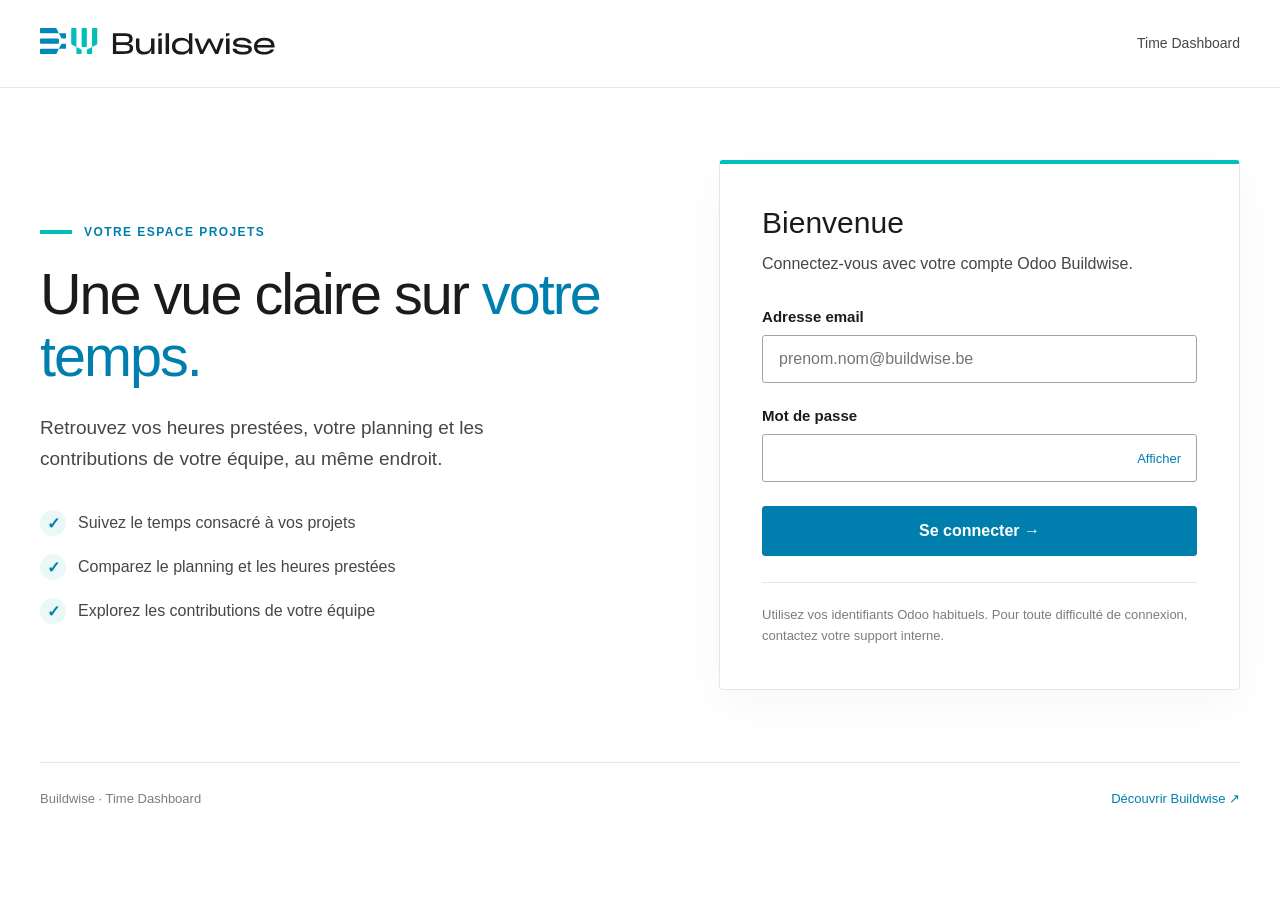
==== login.html @ 2a5596f4 "Add Odoo authentication and Buildwise welcome page" ====
<!doctype html>
<html lang="fr">
<head>
  <meta charset="utf-8">
  <meta name="viewport" content="width=device-width, initial-scale=1">
  <title>Connexion | Buildwise Time Dashboard</title>
  <style>
    :root { color-scheme: light; font-family: "neue-haas-unica", "Helvetica Neue", Arial, sans-serif; color: #1b1b1b; background: #fff; }
    * { box-sizing: border-box; }
    body { margin: 0; min-width: 320px; }
    header { border-bottom: 1px solid #e6e6e6; }
    .header-inner { max-width: 1280px; margin: auto; padding: 28px 40px; display: flex; justify-content: space-between; align-items: center; gap: 24px; }
    .logo { width: 235px; max-width: 100%; height: auto; }
    .app-name { color: #464646; font-size: 14px; }
    main { max-width: 1280px; margin: 72px auto; padding: 0 40px; display: grid; grid-template-columns: 1.15fr 1fr; gap: 80px; align-items: center; }
    .intro { position: relative; padding: 48px 0; }
    .eyebrow { display: flex; align-items: center; gap: 12px; text-transform: uppercase; letter-spacing: .12em; font-size: 12px; font-weight: 700; color: #007fae; }
    .eyebrow::before { content: ""; width: 32px; height: 4px; background: #00bfb6; }
    h1 { font-size: clamp(38px, 4.5vw, 62px); font-weight: 500; line-height: 1.08; letter-spacing: -.035em; margin: 24px 0; max-width: 560px; }
    h1 span { color: #007fae; }
    .intro > p { font-size: 19px; line-height: 1.65; color: #464646; max-width: 470px; }
    .features { padding: 0; margin: 36px 0 0; list-style: none; display: grid; gap: 18px; color: #464646; }
    .features li { display: flex; align-items: center; gap: 12px; }
    .features li::before { content: "✓"; color: #007fae; background: #eaf8f7; width: 26px; height: 26px; border-radius: 50%; display: grid; place-items: center; font-weight: 700; flex-shrink: 0; }
    .card { padding: 42px; border: 1px solid #e6e6e6; border-top: 4px solid #00bfb6; border-radius: 4px; box-shadow: 0 14px 45px #1b1b1b09; }
    h2 { font-weight: 500; font-size: 30px; margin: 0 0 12px; }
    .card > p { color: #464646; line-height: 1.5; margin: 0 0 32px; }
    label { display: block; font-size: 15px; font-weight: 600; margin-bottom: 10px; }
    .field { margin-bottom: 24px; }
    input { font: inherit; width: 100%; padding: 14px 16px; border: 1px solid #a3a3a3; border-radius: 3px; color: #1b1b1b; background: #fff; }
    input:focus { outline: 3px solid #00bfb640; border-color: #007fae; }
    .password-wrap { position: relative; }
    .password-wrap input { padding-right: 88px; }
    .toggle { position: absolute; right: 8px; top: 50%; transform: translateY(-50%); color: #007fae; padding: 8px; border: 0; background: transparent; font: inherit; font-size: 13px; cursor: pointer; }
    .submit { width: 100%; padding: 15px 20px; border: 1px solid #007fae; background: #007fae; color: #fff; font: inherit; font-weight: 600; border-radius: 3px; cursor: pointer; }
    .submit:hover { background: #006e97; }
    button:focus-visible, a:focus-visible { outline: 3px solid #00bfb6; outline-offset: 4px; }
    .submit:disabled { opacity: .65; cursor: wait; }
    #status { margin: 18px 0 0; line-height: 1.5; font-size: 14px; color: #a32929; }
    #status:empty { display: none; }
    .help { margin-top: 26px; padding-top: 22px; border-top: 1px solid #e6e6e6; color: #7d7d7d; font-size: 13px; line-height: 1.6; }
    footer { max-width: 1200px; margin: 0 auto; padding: 28px 0; border-top: 1px solid #e6e6e6; color: #7d7d7d; display: flex; justify-content: space-between; font-size: 13px; }
    footer a { color: #007fae; text-decoration: none; }
    @media (max-width: 850px) { main { grid-template-columns: 1fr; gap: 32px; margin: 32px auto; max-width: 620px; padding: 0 24px; } .intro { padding: 0; } .features { display: none; } .header-inner { padding: 24px; } .app-name { display: none; } .card { padding: 28px; } footer { margin: 0 24px; gap: 16px; flex-wrap: wrap; } }
  </style>
</head>
<body>
  <header><div class="header-inner"><a href="https://www.buildwise.be/fr/" aria-label="Buildwise"><img class="logo" src="/assets/buildwise-logo.svg" alt="Buildwise" width="357" height="41"></a><span class="app-name">Time Dashboard</span></div></header>
  <main>
    <section class="intro" aria-labelledby="welcome-title">
      <div class="eyebrow">Votre espace projets</div>
      <h1 id="welcome-title">Une vue claire sur <span>votre temps.</span></h1>
      <p>Retrouvez vos heures prestées, votre planning et les contributions de votre équipe, au même endroit.</p>
      <ul class="features"><li>Suivez le temps consacré à vos projets</li><li>Comparez le planning et les heures prestées</li><li>Explorez les contributions de votre équipe</li></ul>
    </section>
    <section class="card" aria-labelledby="login-title">
      <h2 id="login-title">Bienvenue</h2><p>Connectez-vous avec votre compte Odoo Buildwise.</p>
      <form id="loginForm">
        <div class="field"><label for="email">Adresse email</label><input id="email" name="email" type="email" autocomplete="username" placeholder="prenom.nom@buildwise.be" maxlength="254" required></div>
        <div class="field"><label for="password">Mot de passe</label><div class="password-wrap"><input id="password" name="password" type="password" autocomplete="current-password" maxlength="4096" required><button class="toggle" id="togglePassword" type="button" aria-controls="password" aria-pressed="false">Afficher</button></div></div>
        <button class="submit" id="submitButton" type="submit">Se connecter <span aria-hidden="true">→</span></button>
        <p id="status" role="alert" aria-live="polite"></p>
      </form>
      <div class="help">Utilisez vos identifiants Odoo habituels. Pour toute difficulté de connexion, contactez votre support interne.</div>
    </section>
  </main>
  <footer><span>Buildwise · Time Dashboard</span><a href="https://www.buildwise.be/fr/">Découvrir Buildwise ↗</a></footer>
  <script>
    const form = document.getElementById("loginForm");
    const password = document.getElementById("password");
    const toggle = document.getElementById("togglePassword");
    const status = document.getElementById("status");
    const button = document.getElementById("submitButton");
    toggle.addEventListener("click", () => {
      const visible = password.type === "password";
      password.type = visible ? "text" : "password";
      toggle.textContent = visible ? "Masquer" : "Afficher";
      toggle.setAttribute("aria-pressed", String(visible));
    });
    form.addEventListener("submit", async (event) => {
      event.preventDefault();
      status.textContent = "";
      button.disabled = true;
      button.textContent = "Connexion en cours…";
      try {
        const response = await fetch("/api/auth/login", {
          method: "POST", headers: { "Content-Type": "application/json" },
          body: JSON.stringify({ email: document.getElementById("email").value.trim(), password: password.value })
        });
        const result = await response.json();
        if (!response.ok || !result.ok) {
          const messages = { 400: "Saisissez une adresse email et un mot de passe valides.", 401: "Email ou mot de passe incorrect.", 429: "Trop de tentatives. Réessayez dans quelques minutes." };
          throw new Error(messages[response.status] || "La connexion à Odoo est indisponible. Réessayez plus tard.");
        }
        password.value = "";
        window.location.replace("/dashboard");
      } catch (error) { status.textContent = error.message || "Connexion impossible. Vérifiez votre connexion réseau."; }
      finally { button.disabled = false; button.textContent = "Se connecter →"; }
    });
  </script>
</body>
</html>
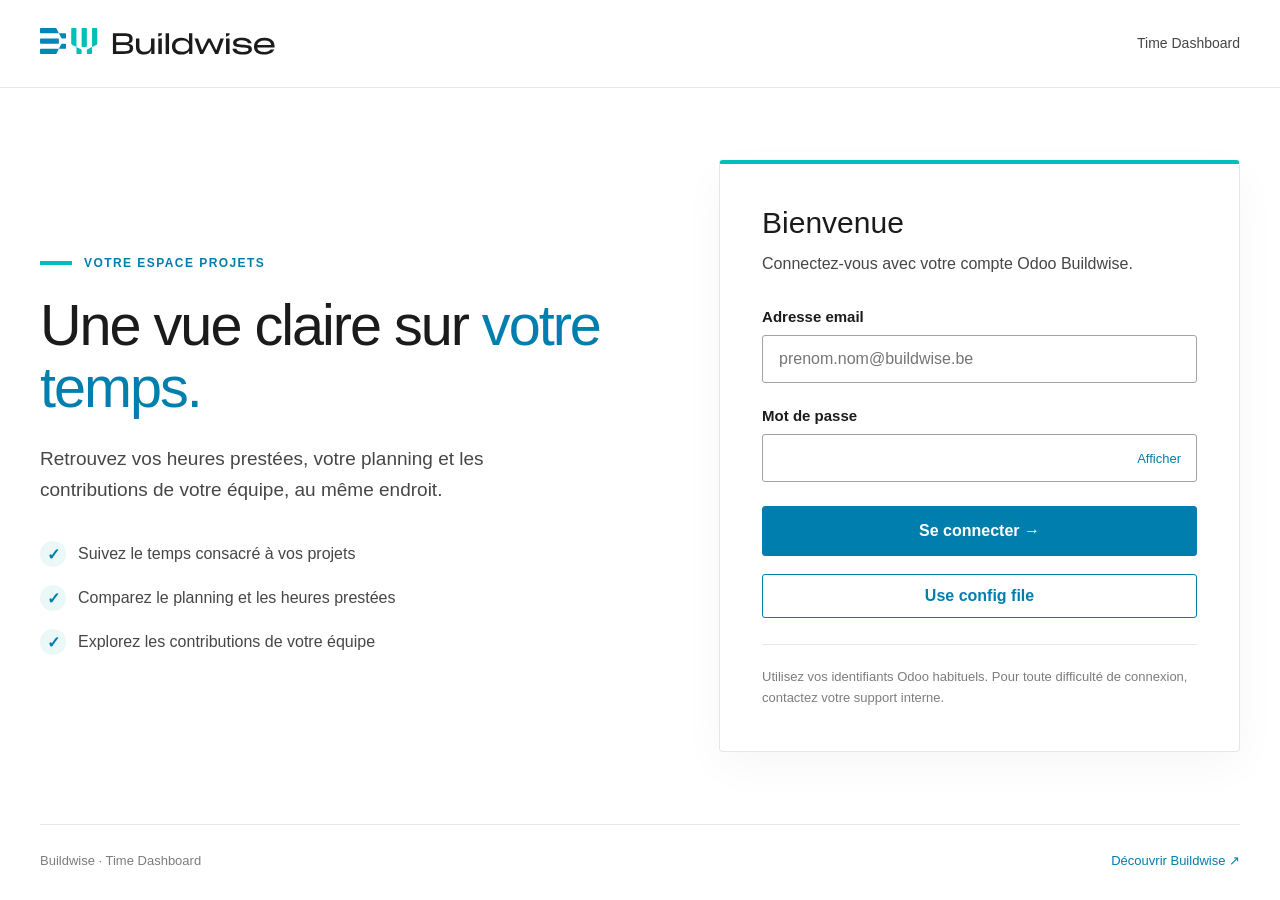
==== commit 724fde1e: "Add personal and project time dashboards Restore local config-token login, add the Mon temps macro a" ====
--- a/login.html
+++ b/login.html
@@ -35,9 +35,14 @@
     .submit { width: 100%; padding: 15px 20px; border: 1px solid #007fae; background: #007fae; color: #fff; font: inherit; font-weight: 600; border-radius: 3px; cursor: pointer; }
     .submit:hover { background: #006e97; }
     button:focus-visible, a:focus-visible { outline: 3px solid #00bfb6; outline-offset: 4px; }
-    .submit:disabled { opacity: .65; cursor: wait; }
+    .submit:disabled, .config-button:disabled { opacity: .65; cursor: wait; }
     #status { margin: 18px 0 0; line-height: 1.5; font-size: 14px; color: #a32929; }
     #status:empty { display: none; }
+    .config-login { margin-top: 18px; }
+    .config-button { width: 100%; padding: 12px 20px; border: 1px solid #007fae; background: #fff; color: #007fae; font: inherit; font-weight: 600; border-radius: 3px; cursor: pointer; }
+    .config-button:hover { background: #edf7fa; }
+    #configStatus { margin: 10px 0 0; line-height: 1.5; font-size: 13px; color: #626262; }
+    #configStatus:empty { display: none; }
     .help { margin-top: 26px; padding-top: 22px; border-top: 1px solid #e6e6e6; color: #7d7d7d; font-size: 13px; line-height: 1.6; }
     footer { max-width: 1200px; margin: 0 auto; padding: 28px 0; border-top: 1px solid #e6e6e6; color: #7d7d7d; display: flex; justify-content: space-between; font-size: 13px; }
     footer a { color: #007fae; text-decoration: none; }
@@ -61,6 +66,10 @@
         <button class="submit" id="submitButton" type="submit">Se connecter <span aria-hidden="true">→</span></button>
         <p id="status" role="alert" aria-live="polite"></p>
       </form>
+      <div class="config-login">
+        <button class="config-button" id="configButton" type="button" aria-describedby="configStatus">Use config file</button>
+        <p id="configStatus" role="status" aria-live="polite" aria-atomic="true"></p>
+      </div>
       <div class="help">Utilisez vos identifiants Odoo habituels. Pour toute difficulté de connexion, contactez votre support interne.</div>
     </section>
   </main>
@@ -71,6 +80,15 @@
     const toggle = document.getElementById("togglePassword");
     const status = document.getElementById("status");
     const button = document.getElementById("submitButton");
+    const configButton = document.getElementById("configButton");
+    const configStatus = document.getElementById("configStatus");
+    let signingIn = false;
+    function setSigningIn(pending, mode) {
+      signingIn = pending;
+      button.disabled = pending;
+      configButton.disabled = pending;
+      button.textContent = pending && mode === "manual" ? "Connexion en cours…" : "Se connecter →";
+    }
     toggle.addEventListener("click", () => {
       const visible = password.type === "password";
       password.type = visible ? "text" : "password";
@@ -79,9 +97,10 @@
     });
     form.addEventListener("submit", async (event) => {
       event.preventDefault();
+      if (signingIn) return;
       status.textContent = "";
-      button.disabled = true;
-      button.textContent = "Connexion en cours…";
+      configStatus.textContent = "";
+      setSigningIn(true, "manual");
       try {
         const response = await fetch("/api/auth/login", {
           method: "POST", headers: { "Content-Type": "application/json" },
@@ -95,7 +114,35 @@
         password.value = "";
         window.location.replace("/dashboard");
       } catch (error) { status.textContent = error.message || "Connexion impossible. Vérifiez votre connexion réseau."; }
-      finally { button.disabled = false; button.textContent = "Se connecter →"; }
+      finally { setSigningIn(false); }
+    });
+    configButton.addEventListener("click", async () => {
+      if (signingIn) return;
+      status.textContent = "";
+      configStatus.textContent = "Connexion avec le fichier de configuration…";
+      setSigningIn(true, "config");
+      try {
+        const response = await fetch("/api/auth/login-config", {
+          method: "POST", credentials: "same-origin", headers: { "Content-Type": "application/json" },
+          body: JSON.stringify({})
+        });
+        const result = await response.json().catch(() => ({}));
+        if (!response.ok || !result.ok) {
+          const messages = new Map([
+            ["CONFIG_MISSING", "Aucun fichier de configuration local n’est disponible. Utilisez vos identifiants Odoo."],
+            ["CONFIG_INVALID", "Le fichier de configuration est invalide ou incomplet. Vérifiez l’utilisateur et le jeton, ou utilisez vos identifiants Odoo."],
+            ["CONFIG_TOKEN_REJECTED", "Le jeton du fichier de configuration est obsolète ou refusé par Odoo. Mettez-le à jour ou utilisez vos identifiants Odoo."],
+            ["CONFIG_LOCAL_ONLY", "La connexion par fichier de configuration est réservée à un accès local. Utilisez vos identifiants Odoo."]
+          ]);
+          const unavailable = { 429: "Trop de tentatives. Réessayez dans quelques minutes.", 503: "La connexion est temporairement indisponible. Réessayez plus tard." };
+          configStatus.textContent = messages.get(result.code) || unavailable[response.status] || "La connexion à Odoo est indisponible. Réessayez plus tard.";
+          return;
+        }
+        password.value = "";
+        window.location.replace("/dashboard");
+      } catch (_) {
+        configStatus.textContent = "Connexion impossible. Vérifiez votre connexion réseau.";
+      } finally { setSigningIn(false); }
     });
   </script>
 </body>
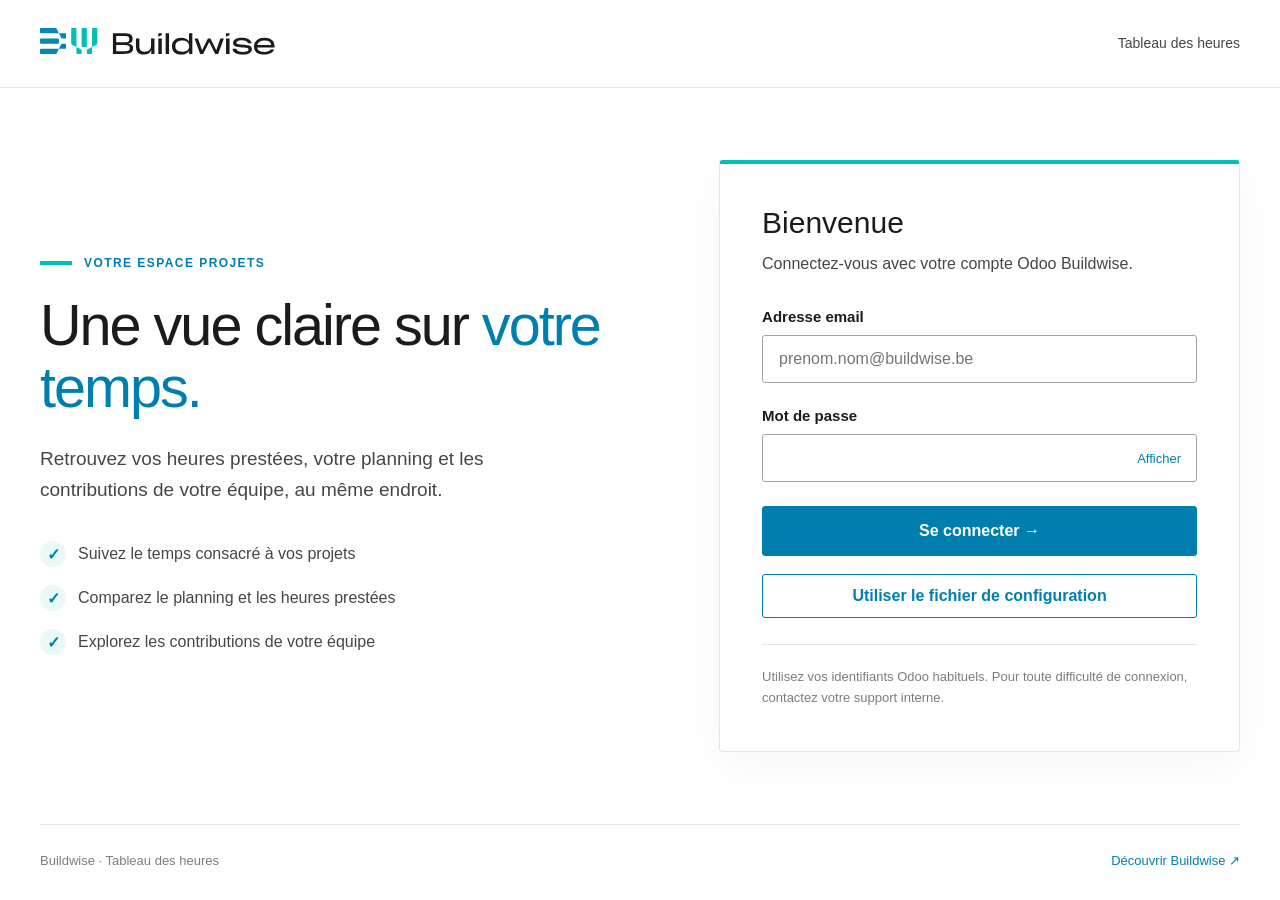
==== commit 658a8654: "Improve French config-file login feedback" ====
--- a/login.html
+++ b/login.html
@@ -3,7 +3,7 @@
 <head>
   <meta charset="utf-8">
   <meta name="viewport" content="width=device-width, initial-scale=1">
-  <title>Connexion | Buildwise Time Dashboard</title>
+  <title>Connexion | Buildwise · Tableau des heures</title>
   <style>
     :root { color-scheme: light; font-family: "neue-haas-unica", "Helvetica Neue", Arial, sans-serif; color: #1b1b1b; background: #fff; }
     * { box-sizing: border-box; }
@@ -42,6 +42,7 @@
     .config-button { width: 100%; padding: 12px 20px; border: 1px solid #007fae; background: #fff; color: #007fae; font: inherit; font-weight: 600; border-radius: 3px; cursor: pointer; }
     .config-button:hover { background: #edf7fa; }
     #configStatus { margin: 10px 0 0; line-height: 1.5; font-size: 13px; color: #626262; }
+    #configStatus[data-state="error"] { color: #b45309; font-weight: 700; }
     #configStatus:empty { display: none; }
     .help { margin-top: 26px; padding-top: 22px; border-top: 1px solid #e6e6e6; color: #7d7d7d; font-size: 13px; line-height: 1.6; }
     footer { max-width: 1200px; margin: 0 auto; padding: 28px 0; border-top: 1px solid #e6e6e6; color: #7d7d7d; display: flex; justify-content: space-between; font-size: 13px; }
@@ -50,7 +51,7 @@
   </style>
 </head>
 <body>
-  <header><div class="header-inner"><a href="https://www.buildwise.be/fr/" aria-label="Buildwise"><img class="logo" src="/assets/buildwise-logo.svg" alt="Buildwise" width="357" height="41"></a><span class="app-name">Time Dashboard</span></div></header>
+  <header><div class="header-inner"><a href="https://www.buildwise.be/fr/" aria-label="Buildwise"><img class="logo" src="/assets/buildwise-logo.svg" alt="Buildwise" width="357" height="41"></a><span class="app-name">Tableau des heures</span></div></header>
   <main>
     <section class="intro" aria-labelledby="welcome-title">
       <div class="eyebrow">Votre espace projets</div>
@@ -67,13 +68,13 @@
         <p id="status" role="alert" aria-live="polite"></p>
       </form>
       <div class="config-login">
-        <button class="config-button" id="configButton" type="button" aria-describedby="configStatus">Use config file</button>
+        <button class="config-button" id="configButton" type="button" aria-describedby="configStatus">Utiliser le fichier de configuration</button>
         <p id="configStatus" role="status" aria-live="polite" aria-atomic="true"></p>
       </div>
       <div class="help">Utilisez vos identifiants Odoo habituels. Pour toute difficulté de connexion, contactez votre support interne.</div>
     </section>
   </main>
-  <footer><span>Buildwise · Time Dashboard</span><a href="https://www.buildwise.be/fr/">Découvrir Buildwise ↗</a></footer>
+  <footer><span>Buildwise · Tableau des heures</span><a href="https://www.buildwise.be/fr/">Découvrir Buildwise ↗</a></footer>
   <script>
     const form = document.getElementById("loginForm");
     const password = document.getElementById("password");
@@ -100,6 +101,7 @@
       if (signingIn) return;
       status.textContent = "";
       configStatus.textContent = "";
+      configStatus.dataset.state = "";
       setSigningIn(true, "manual");
       try {
         const response = await fetch("/api/auth/login", {
@@ -120,6 +122,7 @@
       if (signingIn) return;
       status.textContent = "";
       configStatus.textContent = "Connexion avec le fichier de configuration…";
+      configStatus.dataset.state = "pending";
       setSigningIn(true, "config");
       try {
         const response = await fetch("/api/auth/login-config", {
@@ -136,12 +139,14 @@
           ]);
           const unavailable = { 429: "Trop de tentatives. Réessayez dans quelques minutes.", 503: "La connexion est temporairement indisponible. Réessayez plus tard." };
           configStatus.textContent = messages.get(result.code) || unavailable[response.status] || "La connexion à Odoo est indisponible. Réessayez plus tard.";
+          configStatus.dataset.state = "error";
           return;
         }
         password.value = "";
         window.location.replace("/dashboard");
       } catch (_) {
         configStatus.textContent = "Connexion impossible. Vérifiez votre connexion réseau.";
+        configStatus.dataset.state = "error";
       } finally { setSigningIn(false); }
     });
   </script>
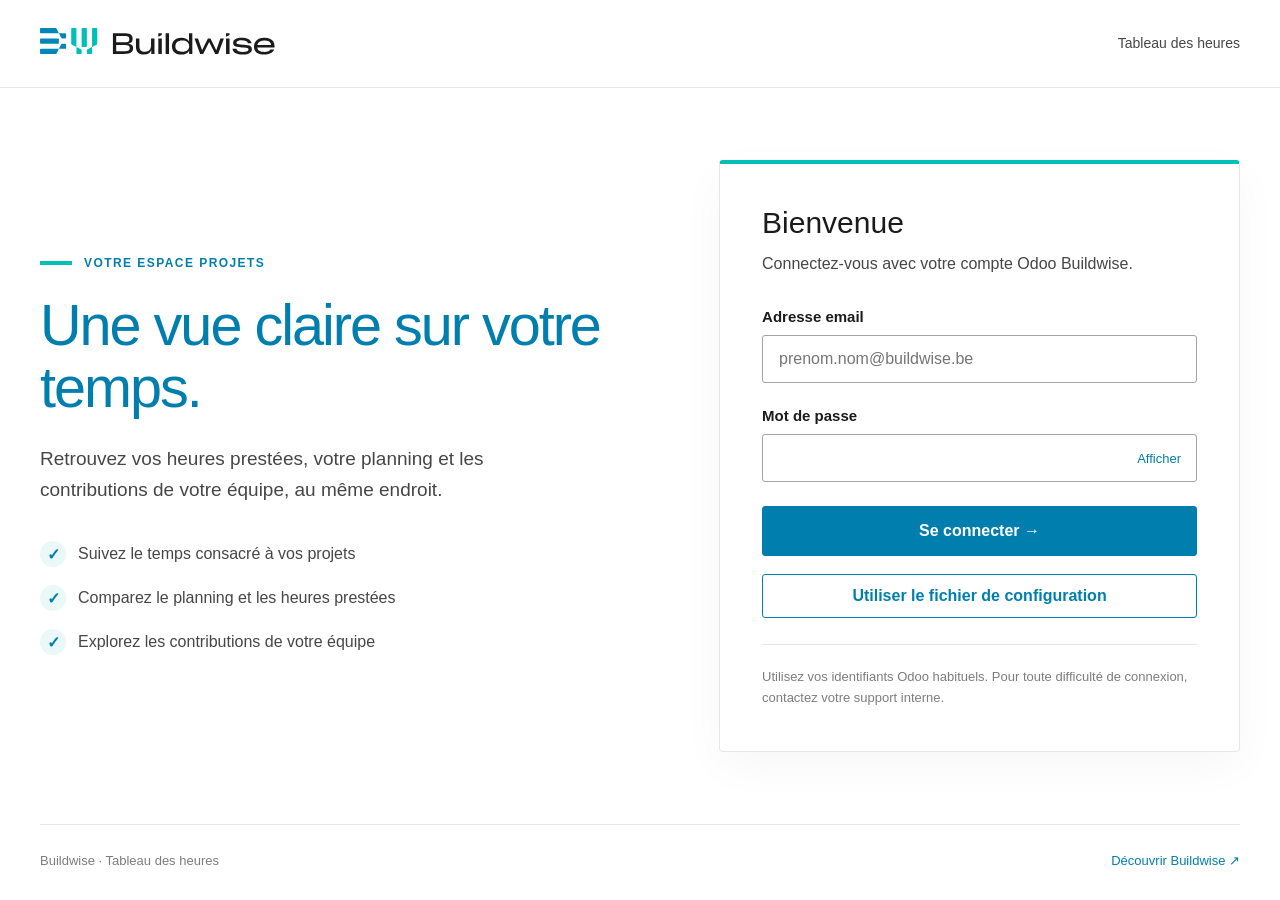
==== commit 104b533d: "Add French and Dutch interface and project exploration controls" ====
--- a/login.html
+++ b/login.html
@@ -3,7 +3,7 @@
 <head>
   <meta charset="utf-8">
   <meta name="viewport" content="width=device-width, initial-scale=1">
-  <title>Connexion | Buildwise · Tableau des heures</title>
+  <title data-i18n="shell.page.login">Connexion | Buildwise · Tableau des heures</title>
   <style>
     :root { color-scheme: light; font-family: "neue-haas-unica", "Helvetica Neue", Arial, sans-serif; color: #1b1b1b; background: #fff; }
     * { box-sizing: border-box; }
@@ -51,31 +51,38 @@
   </style>
 </head>
 <body>
-  <header><div class="header-inner"><a href="https://www.buildwise.be/fr/" aria-label="Buildwise"><img class="logo" src="/assets/buildwise-logo.svg" alt="Buildwise" width="357" height="41"></a><span class="app-name">Tableau des heures</span></div></header>
+  <header><div class="header-inner"><a href="https://www.buildwise.be/fr/" aria-label="Buildwise"><img class="logo" src="/assets/buildwise-logo.svg" alt="Buildwise" width="357" height="41"></a><span class="app-name"><span data-i18n="shell.tableau_des_heures_554abc">Tableau des heures</span></span></div></header>
   <main>
     <section class="intro" aria-labelledby="welcome-title">
-      <div class="eyebrow">Votre espace projets</div>
-      <h1 id="welcome-title">Une vue claire sur <span>votre temps.</span></h1>
-      <p>Retrouvez vos heures prestées, votre planning et les contributions de votre équipe, au même endroit.</p>
-      <ul class="features"><li>Suivez le temps consacré à vos projets</li><li>Comparez le planning et les heures prestées</li><li>Explorez les contributions de votre équipe</li></ul>
+      <div class="eyebrow"><span data-i18n="shell.votre_espace_projets_5b04e2">Votre espace projets</span></div>
+      <h1 id="welcome-title"><span data-i18n="shell.une_vue_claire_sur_3d9222">Une vue claire sur</span> <span><span data-i18n="shell.votre_temps_796fcb">votre temps.</span></span></h1>
+      <p><span data-i18n="shell.retrouvez_vos_heures_prestees_votre_planning_et_les_contributi_a59c01">Retrouvez vos heures prestées, votre planning et les contributions de votre équipe, au même endroit.</span></p>
+      <ul class="features"><li><span data-i18n="shell.suivez_le_temps_consacre_a_vos_projets_005265">Suivez le temps consacré à vos projets</span></li><li><span data-i18n="shell.comparez_le_planning_et_les_heures_prestees_1cf95d">Comparez le planning et les heures prestées</span></li><li><span data-i18n="shell.explorez_les_contributions_de_votre_equipe_f40b33">Explorez les contributions de votre équipe</span></li></ul>
     </section>
     <section class="card" aria-labelledby="login-title">
-      <h2 id="login-title">Bienvenue</h2><p>Connectez-vous avec votre compte Odoo Buildwise.</p>
+      <h2 id="login-title"><span data-i18n="shell.bienvenue_2da427">Bienvenue</span></h2><p><span data-i18n="shell.connectez_vous_avec_votre_compte_odoo_buildwise_b5b9de">Connectez-vous avec votre compte Odoo Buildwise.</span></p>
       <form id="loginForm">
-        <div class="field"><label for="email">Adresse email</label><input id="email" name="email" type="email" autocomplete="username" placeholder="prenom.nom@buildwise.be" maxlength="254" required></div>
-        <div class="field"><label for="password">Mot de passe</label><div class="password-wrap"><input id="password" name="password" type="password" autocomplete="current-password" maxlength="4096" required><button class="toggle" id="togglePassword" type="button" aria-controls="password" aria-pressed="false">Afficher</button></div></div>
-        <button class="submit" id="submitButton" type="submit">Se connecter <span aria-hidden="true">→</span></button>
+        <div class="field"><label for="email"><span data-i18n="shell.adresse_email_bdf1cc">Adresse email</span></label><input id="email" name="email" type="email" autocomplete="username" placeholder="prenom.nom@buildwise.be" maxlength="254" required data-i18n-placeholder="shell.login.emailPlaceholder"></div>
+        <div class="field"><label for="password"><span data-i18n="shell.mot_de_passe_94e2f3">Mot de passe</span></label><div class="password-wrap"><input id="password" name="password" type="password" autocomplete="current-password" maxlength="4096" required><button class="toggle" id="togglePassword" type="button" aria-controls="password" aria-pressed="false"><span data-i18n="shell.afficher_5e8020">Afficher</span></button></div></div>
+        <button class="submit" id="submitButton" type="submit"><span data-i18n="shell.se_connecter_fedf24">Se connecter</span> <span aria-hidden="true">→</span></button>
         <p id="status" role="alert" aria-live="polite"></p>
       </form>
       <div class="config-login">
-        <button class="config-button" id="configButton" type="button" aria-describedby="configStatus">Utiliser le fichier de configuration</button>
+        <button class="config-button" id="configButton" type="button" aria-describedby="configStatus"><span data-i18n="shell.utiliser_le_fichier_de_configuration_26b1c5">Utiliser le fichier de configuration</span></button>
         <p id="configStatus" role="status" aria-live="polite" aria-atomic="true"></p>
       </div>
-      <div class="help">Utilisez vos identifiants Odoo habituels. Pour toute difficulté de connexion, contactez votre support interne.</div>
+      <div class="help"><span data-i18n="shell.utilisez_vos_identifiants_odoo_habituels_pour_toute_difficulte_a8b4a8">Utilisez vos identifiants Odoo habituels. Pour toute difficulté de connexion, contactez votre support interne.</span></div>
     </section>
   </main>
-  <footer><span>Buildwise · Tableau des heures</span><a href="https://www.buildwise.be/fr/">Découvrir Buildwise ↗</a></footer>
+  <footer><span><span data-i18n="shell.buildwise_tableau_des_heures_c36e80">Buildwise · Tableau des heures</span></span><a href="https://www.buildwise.be/fr/"><span data-i18n="shell.decouvrir_buildwise_75a1cd">Découvrir Buildwise ↗</span></a></footer>
+  <script src="/i18n.js"></script>
+  <script src="/i18n-core-messages.js"></script>
+  <script src="/i18n-shell-messages.js"></script>
+  <script src="/i18n-server-messages.js"></script>
+  <script src="/language-client.js"></script>
   <script>
+    const I18n = globalThis.DashboardI18n;
+    const t = (key, params) => I18n.t(key, params);
     const form = document.getElementById("loginForm");
     const password = document.getElementById("password");
     const toggle = document.getElementById("togglePassword");
@@ -84,16 +91,26 @@
     const configButton = document.getElementById("configButton");
     const configStatus = document.getElementById("configStatus");
     let signingIn = false;
+    let signingInMode = "";
+    function repaintLanguage() {
+      toggle.textContent = password.type === "text" ? t("shell.masquer_adb05f") : t("shell.afficher_5e8020");
+      button.textContent = signingIn && signingInMode === "manual" ? t("shell.connexion_en_cours_9122ea") : t("shell.se_connecter_38a12b");
+      configStatus.textContent = I18n.message(configStatus.textContent);
+      status.textContent = I18n.message(status.textContent);
+    }
+    window.addEventListener?.("dashboard:languagechange", repaintLanguage);
+    window.DashboardLanguage?.ready.then(repaintLanguage);
     function setSigningIn(pending, mode) {
       signingIn = pending;
+      signingInMode = pending ? mode : "";
       button.disabled = pending;
       configButton.disabled = pending;
-      button.textContent = pending && mode === "manual" ? "Connexion en cours…" : "Se connecter →";
+      button.textContent = pending && mode === "manual" ? t("shell.connexion_en_cours_9122ea") : t("shell.se_connecter_38a12b");
     }
     toggle.addEventListener("click", () => {
       const visible = password.type === "password";
       password.type = visible ? "text" : "password";
-      toggle.textContent = visible ? "Masquer" : "Afficher";
+      toggle.textContent = visible ? t("shell.masquer_adb05f") : t("shell.afficher_5e8020");
       toggle.setAttribute("aria-pressed", String(visible));
     });
     form.addEventListener("submit", async (event) => {
@@ -110,18 +127,20 @@
         });
         const result = await response.json();
         if (!response.ok || !result.ok) {
-          const messages = { 400: "Saisissez une adresse email et un mot de passe valides.", 401: "Email ou mot de passe incorrect.", 429: "Trop de tentatives. Réessayez dans quelques minutes." };
-          throw new Error(messages[response.status] || "La connexion à Odoo est indisponible. Réessayez plus tard.");
+          const messages = { 400: t("shell.saisissez_une_adresse_email_et_un_mot_de_passe_valides_26e879"), 401: t("shell.email_ou_mot_de_passe_incorrect_5d3cbc"), 429: t("shell.trop_de_tentatives_reessayez_dans_quelques_minutes_7e817d") };
+          const failure = new Error(messages[response.status] || t("shell.la_connexion_a_odoo_est_indisponible_reessayez_plus_tard_00d3d2"));
+          failure.localized = true;
+          throw failure;
         }
         password.value = "";
         window.location.replace("/dashboard");
-      } catch (error) { status.textContent = error.message || "Connexion impossible. Vérifiez votre connexion réseau."; }
+      } catch (error) { status.textContent = error.localized ? I18n.message(error.message) : t("shell.connexion_impossible_verifiez_votre_connexion_reseau_50b054"); }
       finally { setSigningIn(false); }
     });
     configButton.addEventListener("click", async () => {
       if (signingIn) return;
       status.textContent = "";
-      configStatus.textContent = "Connexion avec le fichier de configuration…";
+      configStatus.textContent = t("shell.connexion_avec_le_fichier_de_configuration_be67bd");
       configStatus.dataset.state = "pending";
       setSigningIn(true, "config");
       try {
@@ -132,20 +151,20 @@
         const result = await response.json().catch(() => ({}));
         if (!response.ok || !result.ok) {
           const messages = new Map([
-            ["CONFIG_MISSING", "Aucun fichier de configuration local n’est disponible. Utilisez vos identifiants Odoo."],
-            ["CONFIG_INVALID", "Le fichier de configuration est invalide ou incomplet. Vérifiez l’utilisateur et le jeton, ou utilisez vos identifiants Odoo."],
-            ["CONFIG_TOKEN_REJECTED", "Le jeton du fichier de configuration est obsolète ou refusé par Odoo. Mettez-le à jour ou utilisez vos identifiants Odoo."],
-            ["CONFIG_LOCAL_ONLY", "La connexion par fichier de configuration est réservée à un accès local. Utilisez vos identifiants Odoo."]
+            ["CONFIG_MISSING", t("shell.aucun_fichier_de_configuration_local_n_est_disponible_utilisez_abef12")],
+            ["CONFIG_INVALID", t("shell.le_fichier_de_configuration_est_invalide_ou_incomplet_verifiez_e8cb95")],
+            ["CONFIG_TOKEN_REJECTED", t("shell.le_jeton_du_fichier_de_configuration_est_obsolete_ou_refuse_pa_0d0273")],
+            ["CONFIG_LOCAL_ONLY", t("shell.la_connexion_par_fichier_de_configuration_est_reservee_a_un_ac_531676")]
           ]);
-          const unavailable = { 429: "Trop de tentatives. Réessayez dans quelques minutes.", 503: "La connexion est temporairement indisponible. Réessayez plus tard." };
-          configStatus.textContent = messages.get(result.code) || unavailable[response.status] || "La connexion à Odoo est indisponible. Réessayez plus tard.";
+          const unavailable = { 429: t("shell.trop_de_tentatives_reessayez_dans_quelques_minutes_7e817d"), 503: t("shell.la_connexion_est_temporairement_indisponible_reessayez_plus_ta_38014f") };
+          configStatus.textContent = messages.get(result.code) || unavailable[response.status] || t("shell.la_connexion_a_odoo_est_indisponible_reessayez_plus_tard_00d3d2");
           configStatus.dataset.state = "error";
           return;
         }
         password.value = "";
         window.location.replace("/dashboard");
       } catch (_) {
-        configStatus.textContent = "Connexion impossible. Vérifiez votre connexion réseau.";
+        configStatus.textContent = t("shell.connexion_impossible_verifiez_votre_connexion_reseau_50b054");
         configStatus.dataset.state = "error";
       } finally { setSigningIn(false); }
     });
